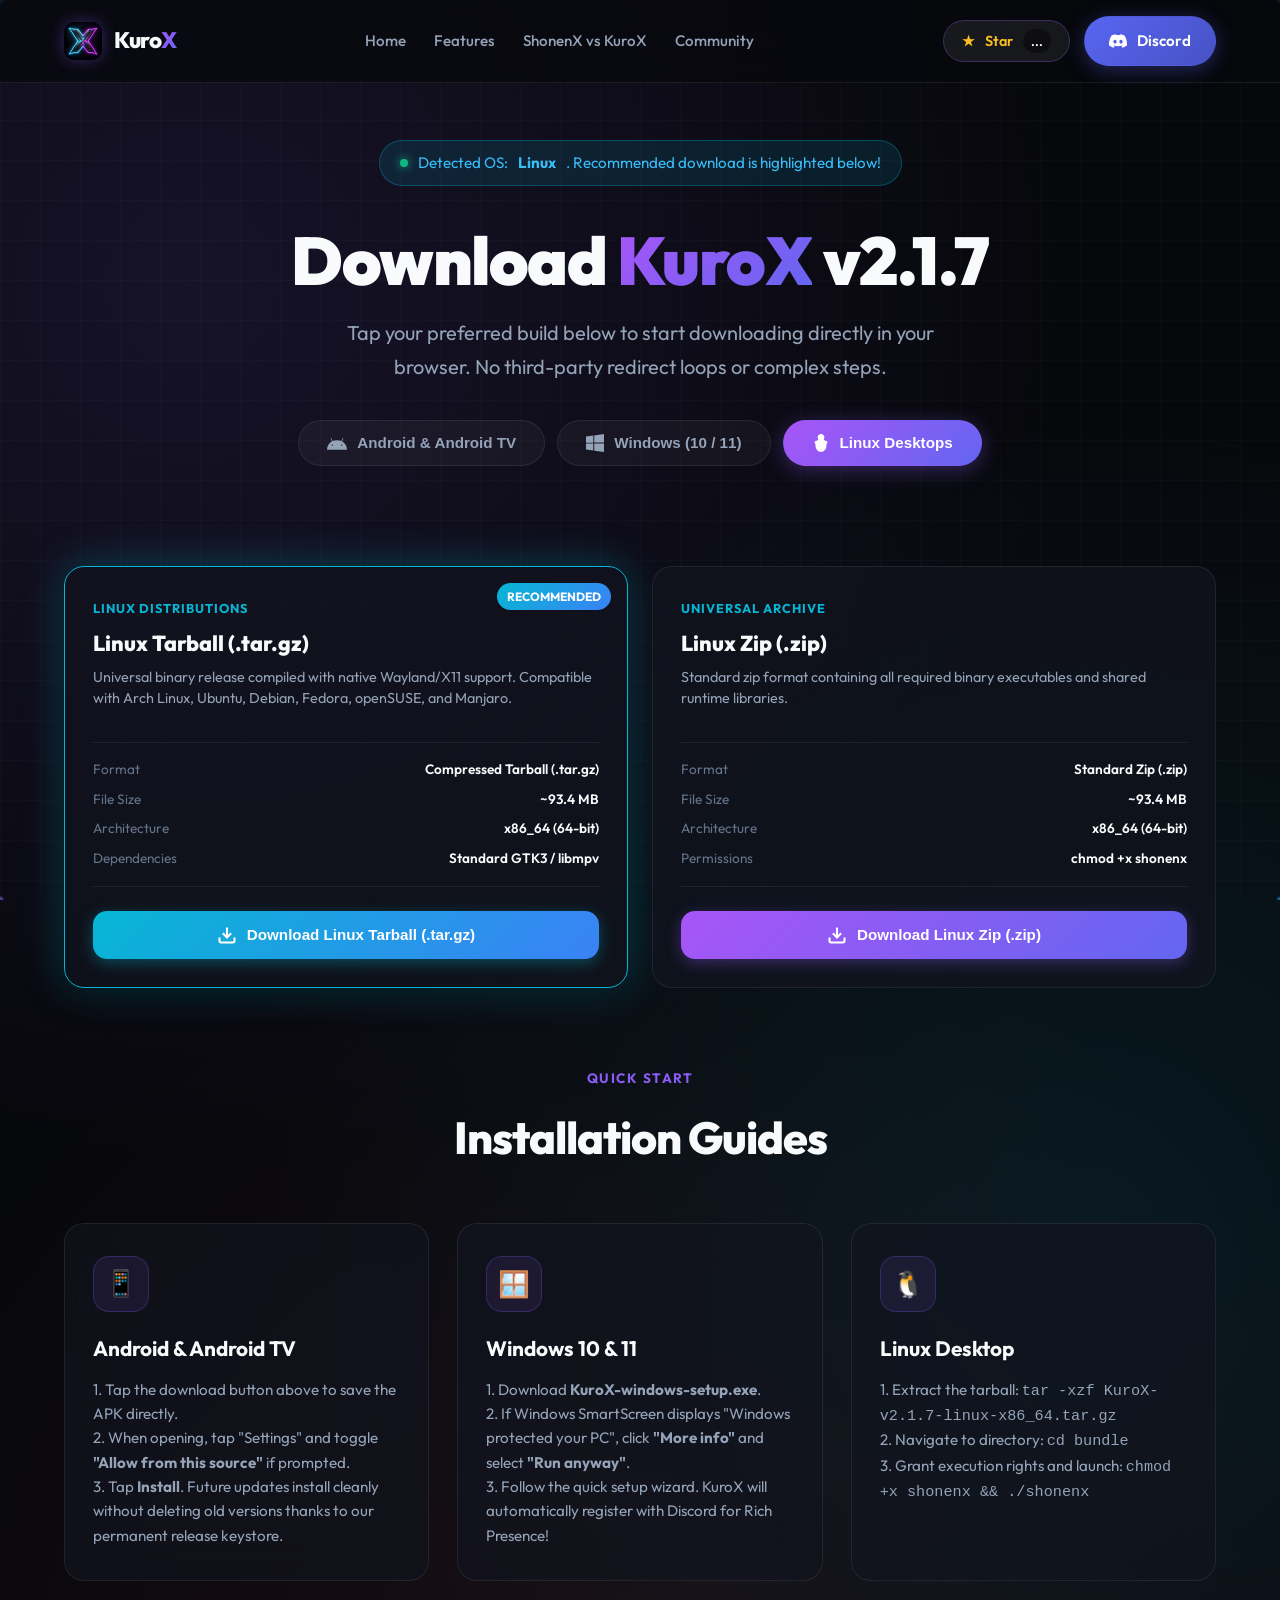
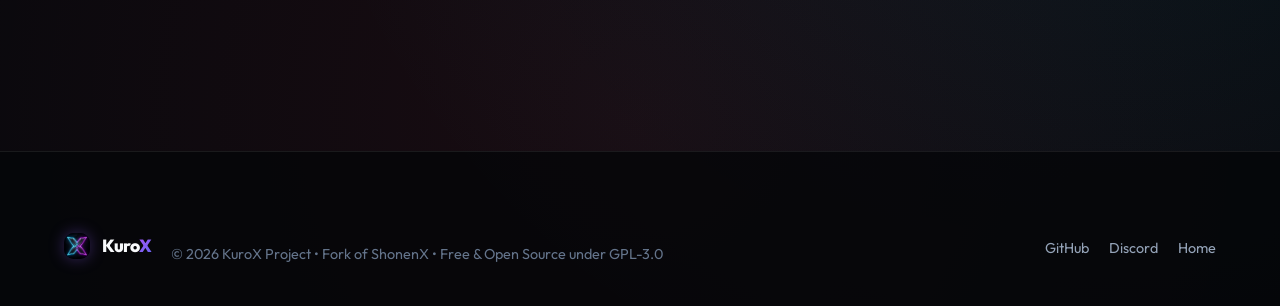
==== download.html @ 9216e958 "feat(web): add KuroX official website and GitHub Pages deployment workflow" ====
<!DOCTYPE html>
<html lang="en">
<head>
  <meta charset="UTF-8">
  <meta name="viewport" content="width=device-width, initial-scale=1.0">
  <title>Download KuroX (v2.1.7) — Free Anime App for Android, Windows & Linux</title>
  
  <!-- SEO Meta Tags -->
  <meta name="title" content="Download KuroX (v2.1.7) — Free Anime App for Android, Windows & Linux">
  <meta name="description" content="Download KuroX v2.1.7 APK for Android & Android TV, Windows Setup (.exe), and Linux (.tar.gz). 100% ad-free open-source anime streaming and manga reading client. Fork of ShonenX with instant native HiAnime playback.">
  <meta name="keywords" content="download kurox, kurox apk, shonenx download, shonenx apk, shonenx fork, anime apk download, watch anime app, android tv anime apk, anime app windows setup, anime app linux, free anime streaming apk">
  <meta name="robots" content="index, follow">
  <link rel="canonical" href="https://zcross091.github.io/KuroX/download.html">

  <!-- Open Graph -->
  <meta property="og:type" content="website">
  <meta property="og:url" content="https://zcross091.github.io/KuroX/download.html">
  <meta property="og:title" content="Download KuroX (v2.1.7) — Instant Anime & Manga Client">
  <meta property="og:description" content="One-click direct browser download for Android, Windows, and Linux. Ad-free, open-source, and instant native streaming.">
  <meta property="og:image" content="assets/images/app_icon.png">

  <!-- Google Fonts: Outfit & JetBrains Mono -->
  <link rel="preconnect" href="https://fonts.googleapis.com">
  <link rel="preconnect" href="https://fonts.gstatic.com" crossorigin>
  <link href="https://fonts.googleapis.com/css2?family=JetBrains+Mono:wght@400;600&family=Outfit:wght@300;400;500;600;700;800;900&display=swap" rel="stylesheet">

  <link rel="icon" type="image/png" href="assets/images/app_icon.png">
  <link rel="stylesheet" href="style.css">

  <!-- JSON-LD Structured Data -->
  <script type="application/ld+json">
  {
    "@context": "https://schema.org",
    "@type": "SoftwareApplication",
    "name": "KuroX",
    "operatingSystem": "Android, Android TV, Windows, Linux",
    "applicationCategory": "EntertainmentApplication",
    "offers": {
      "@type": "Offer",
      "price": "0",
      "priceCurrency": "USD"
    },
    "softwareVersion": "v2.1.7",
    "downloadUrl": "https://zcross091.github.io/KuroX/download.html"
  }
  </script>
</head>
<body>

  <!-- Ambient Canvas Background -->
  <canvas id="ambient-canvas" class="ambient-canvas"></canvas>
  <div class="ambient-grid"></div>

  <!-- Navigation Bar -->
  <nav class="navbar" id="navbar">
    <div class="container navbar-inner">
      <a href="index.html" class="brand-logo" id="nav-brand">
        <img src="assets/images/app_icon.png" alt="KuroX Logo" class="brand-icon">
        <span>Kuro<span class="text-gradient">X</span></span>
      </a>

      <ul class="nav-links">
        <li><a href="index.html" class="nav-link">Home</a></li>
        <li><a href="index.html#features" class="nav-link">Features</a></li>
        <li><a href="index.html#comparison" class="nav-link">ShonenX vs KuroX</a></li>
        <li><a href="index.html#community" class="nav-link">Community</a></li>
      </ul>

      <div class="nav-actions">
        <!-- Live GitHub Star Button -->
        <a href="https://github.com/Zcross091/KuroX" target="_blank" rel="noopener noreferrer" class="btn btn-github-star" id="nav-github-star" title="Star KuroX on GitHub">
          <span class="star-icon">★</span>
          <span>Star</span>
          <span class="github-star-count star-count">...</span>
        </a>

        <!-- Discord Link -->
        <a href="https://discord.gg/WXrCUpGG2" target="_blank" rel="noopener noreferrer" class="btn btn-discord" id="nav-discord-btn" title="Join Discord Community">
          <svg width="18" height="18" viewBox="0 0 24 24" fill="currentColor"><path d="M20.317 4.37a19.791 19.791 0 0 0-4.885-1.515.074.074 0 0 0-.079.037c-.21.375-.444.864-.608 1.25a18.27 18.27 0 0 0-5.487 0 12.64 12.64 0 0 0-.617-1.25.077.077 0 0 0-.079-.037A19.736 19.736 0 0 0 3.677 4.37a.07.07 0 0 0-.032.027C.533 9.046-.32 13.58.099 18.057a.082.082 0 0 0 .031.057 19.9 19.9 0 0 0 5.993 3.03.078.078 0 0 0 .084-.028c.462-.63.874-1.295 1.226-1.994.021-.041.001-.09-.041-.106a13.107 13.107 0 0 1-1.872-.892.077.077 0 0 1-.008-.128 10.2 10.2 0 0 0 .372-.292.074.074 0 0 1 .077-.01c3.929 1.793 8.18 1.793 12.061 0a.074.074 0 0 1 .078.01c.12.098.246.198.373.292a.077.077 0 0 1-.006.127 12.299 12.299 0 0 1-1.873.894.077.077 0 0 0-.041.107c.36.698.772 1.362 1.225 1.993a.076.076 0 0 0 .084.028 19.839 19.839 0 0 0 6.002-3.03.077.077 0 0 0 .032-.054c.5-5.177-.838-9.674-3.549-13.66a.061.061 0 0 0-.031-.028zM8.02 15.33c-1.183 0-2.157-1.085-2.157-2.419 0-1.333.956-2.419 2.157-2.419 1.21 0 2.176 1.096 2.157 2.42 0 1.333-.956 2.418-2.157 2.418zm7.975 0c-1.183 0-2.157-1.085-2.157-2.419 0-1.333.955-2.419 2.157-2.419 1.21 0 2.176 1.096 2.157 2.42 0 1.333-.946 2.418-2.157 2.418z"/></svg>
          <span>Discord</span>
        </a>
      </div>
    </div>
  </nav>

  <!-- Download Portal Hero -->
  <header class="download-hero">
    <div class="container">
      <div class="os-detector-banner" id="detected-os-badge">
        <span class="badge-pulse"></span>
        <span>Detecting your device and operating system...</span>
      </div>

      <h1 class="hero-title" style="margin: 12px 0 16px;">
        Download <span class="text-gradient">KuroX</span> <span class="current-version-tag">v2.1.7</span>
      </h1>
      <p class="hero-description" style="max-width: 650px; margin: 0 auto 36px;">
        Tap your preferred build below to start downloading directly in your browser. No third-party redirect loops or complex steps.
      </p>

      <!-- Platform Selection Tabs -->
      <div class="download-tabs">
        <button class="tab-btn active" data-os="android" onclick="switchTab('android')">
          <svg width="20" height="20" viewBox="0 0 24 24" fill="currentColor"><path d="M17.523 15.341a.833.833 0 0 1-.83-.833.834.834 0 0 1 .83-.833.834.834 0 0 1 .834.833.834.834 0 0 1-.834.833m-11.046 0a.833.833 0 0 1-.833-.833.834.834 0 0 1 .833-.833.834.834 0 0 1 .834.833.834.834 0 0 1-.834.833M17.9 9.878l1.782-3.087a.406.406 0 0 0-.148-.553.407.407 0 0 0-.554.148L17.16 9.53a12.518 12.518 0 0 0-5.16-.957c-1.848 0-3.585.348-5.16.957L5.02 6.386a.408.408 0 0 0-.554-.148.406.406 0 0 0-.148.553l1.782 3.087C2.474 11.97.027 15.65.027 19.972h23.946c0-4.323-2.447-8.002-6.073-10.094"/></svg>
          <span>Android & Android TV</span>
        </button>

        <button class="tab-btn" data-os="windows" onclick="switchTab('windows')">
          <svg width="18" height="18" viewBox="0 0 24 24" fill="currentColor"><path d="M0 3.449L9.75 2.1v9.451H0m10.949-9.602L24 0v11.4H10.949M0 12.6h9.75v9.451L0 20.699M10.949 12.6H24V24l-12.9-1.801"/></svg>
          <span>Windows (10 / 11)</span>
        </button>

        <button class="tab-btn" data-os="linux" onclick="switchTab('linux')">
          <svg width="18" height="18" viewBox="0 0 24 24" fill="currentColor"><path d="M12.003 0c-2.482 0-4.495 2.013-4.495 4.495 0 1.05.362 2.015.968 2.782-.871.492-1.637 1.155-2.25 1.948-.22-.162-.489-.258-.782-.258-1.077 0-1.95 1.085-1.95 2.423 0 1.026.516 1.895 1.258 2.235-.062.395-.098.8-.098 1.213 0 4.965 3.328 8.99 7.35 8.99s7.35-4.025 7.35-8.99c0-.413-.036-.818-.098-1.213.742-.34 1.258-1.209 1.258-2.235 0-1.338-.873-2.423-1.95-2.423-.293 0-.562.096-.782.258-.613-.793-1.379-1.456-2.25-1.948.606-.767.968-1.732.968-2.782 0-2.482-2.013-4.495-4.495-4.495z"/></svg>
          <span>Linux Desktops</span>
        </button>
      </div>
    </div>
  </header>

  <!-- Download Panels -->
  <main class="container" style="padding-bottom: 80px;">

    <!-- ==================== ANDROID PANEL ==================== -->
    <section class="download-platform-panel active" id="panel-android">
      <div class="download-cards-grid">
        <!-- Universal APK (Highlighted / Recommended) -->
        <div class="download-card recommended">
          <div class="badge-recommended">Recommended</div>
          <div class="download-card-header">
            <span class="card-os-tag">Universal Android & TV</span>
            <h3 class="card-title">Universal APK</h3>
            <p class="card-desc">
              All-in-one APK package with native libraries for all processors. Best for Android TV sideloading, tablets, and phones.
            </p>
          </div>
          <ul class="card-meta-list">
            <li><span>Architecture</span><span>Universal (All Devices)</span></li>
            <li><span>File Size</span><span>~85.4 MB</span></li>
            <li><span>Minimum Android</span><span>Android 6.0+ (API 23)</span></li>
            <li><span>Signature</span><span>Verified Stable Keystore</span></li>
          </ul>
          <button class="download-btn-direct cyan" onclick="triggerDirectDownload('android-universal')" id="btn-dl-universal">
            <svg width="20" height="20" viewBox="0 0 24 24" fill="none" stroke="currentColor" stroke-width="2.5"><path d="M21 15v4a2 2 0 0 1-2 2H5a2 2 0 0 1-2-2v-4"/><polyline points="7 10 12 15 17 10"/><line x1="12" y1="15" x2="12" y2="3"/></svg>
            <span>Download Universal APK</span>
          </button>
        </div>

        <!-- Arm64-v8a APK -->
        <div class="download-card">
          <div class="download-card-header">
            <span class="card-os-tag">Modern Smartphones</span>
            <h3 class="card-title">Arm64-v8a APK</h3>
            <p class="card-desc">
              Compact high-speed binary tailored exclusively for modern 64-bit Android smartphones. Smaller download and faster launch.
            </p>
          </div>
          <ul class="card-meta-list">
            <li><span>Architecture</span><span>64-bit (arm64-v8a)</span></li>
            <li><span>File Size</span><span>~33.7 MB</span></li>
            <li><span>Recommended For</span><span>Phones made after 2018</span></li>
            <li><span>Signature</span><span>Verified Stable Keystore</span></li>
          </ul>
          <button class="download-btn-direct" onclick="triggerDirectDownload('android-arm64')" id="btn-dl-arm64">
            <svg width="20" height="20" viewBox="0 0 24 24" fill="none" stroke="currentColor" stroke-width="2.5"><path d="M21 15v4a2 2 0 0 1-2 2H5a2 2 0 0 1-2-2v-4"/><polyline points="7 10 12 15 17 10"/><line x1="12" y1="15" x2="12" y2="3"/></svg>
            <span>Download Arm64 APK</span>
          </button>
        </div>

        <!-- Armeabi-v7a APK -->
        <div class="download-card">
          <div class="download-card-header">
            <span class="card-os-tag">Legacy Devices</span>
            <h3 class="card-title">Armeabi-v7a APK</h3>
            <p class="card-desc">
              Tailored specifically for older 32-bit smartphones, legacy smart displays, and budget Android devices.
            </p>
          </div>
          <ul class="card-meta-list">
            <li><span>Architecture</span><span>32-bit (armeabi-v7a)</span></li>
            <li><span>File Size</span><span>~32.8 MB</span></li>
            <li><span>Recommended For</span><span>Legacy 32-bit hardware</span></li>
            <li><span>Signature</span><span>Verified Stable Keystore</span></li>
          </ul>
          <button class="download-btn-direct" onclick="triggerDirectDownload('android-armv7')" id="btn-dl-armv7">
            <svg width="20" height="20" viewBox="0 0 24 24" fill="none" stroke="currentColor" stroke-width="2.5"><path d="M21 15v4a2 2 0 0 1-2 2H5a2 2 0 0 1-2-2v-4"/><polyline points="7 10 12 15 17 10"/><line x1="12" y1="15" x2="12" y2="3"/></svg>
            <span>Download Arm-v7a APK</span>
          </button>
        </div>

        <!-- x86_64 APK -->
        <div class="download-card">
          <div class="download-card-header">
            <span class="card-os-tag">Emulators & Chromebooks</span>
            <h3 class="card-title">x86_64 APK</h3>
            <p class="card-desc">
              Native Intel and AMD x86 architecture. Ideal for Android Studio emulators, BlueStacks, LDPlayer, and ChromeOS devices.
            </p>
          </div>
          <ul class="card-meta-list">
            <li><span>Architecture</span><span>Intel/AMD (x86_64)</span></li>
            <li><span>File Size</span><span>~35.3 MB</span></li>
            <li><span>Recommended For</span><span>Chromebooks & Emulators</span></li>
            <li><span>Signature</span><span>Verified Stable Keystore</span></li>
          </ul>
          <button class="download-btn-direct" onclick="triggerDirectDownload('android-x86')" id="btn-dl-x86">
            <svg width="20" height="20" viewBox="0 0 24 24" fill="none" stroke="currentColor" stroke-width="2.5"><path d="M21 15v4a2 2 0 0 1-2 2H5a2 2 0 0 1-2-2v-4"/><polyline points="7 10 12 15 17 10"/><line x1="12" y1="15" x2="12" y2="3"/></svg>
            <span>Download x86_64 APK</span>
          </button>
        </div>
      </div>
    </section>

    <!-- ==================== WINDOWS PANEL ==================== -->
    <section class="download-platform-panel" id="panel-windows">
      <div class="download-cards-grid" style="grid-template-columns: repeat(auto-fit, minmax(320px, 1fr));">
        <!-- Windows Setup (Recommended) -->
        <div class="download-card recommended">
          <div class="badge-recommended">Recommended</div>
          <div class="download-card-header">
            <span class="card-os-tag">Windows 10 / 11</span>
            <h3 class="card-title">Windows Setup (.exe)</h3>
            <p class="card-desc">
              Official Inno Setup installer. Automatically creates Start Menu shortcuts, desktop icons, and enables Discord Rich Presence integration.
            </p>
          </div>
          <ul class="card-meta-list">
            <li><span>Format</span><span>Standard Executable (.exe)</span></li>
            <li><span>File Size</span><span>~35.9 MB</span></li>
            <li><span>Supported OS</span><span>Windows 10, Windows 11 (64-bit)</span></li>
            <li><span>Features</span><span>Auto-updater, Discord RPC, Shortcuts</span></li>
          </ul>
          <button class="download-btn-direct cyan" onclick="triggerDirectDownload('windows-setup')" id="btn-dl-win-setup">
            <svg width="20" height="20" viewBox="0 0 24 24" fill="none" stroke="currentColor" stroke-width="2.5"><path d="M21 15v4a2 2 0 0 1-2 2H5a2 2 0 0 1-2-2v-4"/><polyline points="7 10 12 15 17 10"/><line x1="12" y1="15" x2="12" y2="3"/></svg>
            <span>Download Windows Installer (.exe)</span>
          </button>
        </div>

        <!-- Windows Portable ZIP -->
        <div class="download-card">
          <div class="download-card-header">
            <span class="card-os-tag">Zero Installation</span>
            <h3 class="card-title">Windows Portable (.zip)</h3>
            <p class="card-desc">
              Standalone portable archive. Extract to any directory or USB flash drive and run without admin privileges.
            </p>
          </div>
          <ul class="card-meta-list">
            <li><span>Format</span><span>ZIP Compressed Archive (.zip)</span></li>
            <li><span>File Size</span><span>~46.0 MB</span></li>
            <li><span>Supported OS</span><span>Windows 10, Windows 11 (64-bit)</span></li>
            <li><span>Installation</span><span>None required (Portable)</span></li>
          </ul>
          <button class="download-btn-direct" onclick="triggerDirectDownload('windows-portable')" id="btn-dl-win-portable">
            <svg width="20" height="20" viewBox="0 0 24 24" fill="none" stroke="currentColor" stroke-width="2.5"><path d="M21 15v4a2 2 0 0 1-2 2H5a2 2 0 0 1-2-2v-4"/><polyline points="7 10 12 15 17 10"/><line x1="12" y1="15" x2="12" y2="3"/></svg>
            <span>Download Portable (.zip)</span>
          </button>
        </div>
      </div>
    </section>

    <!-- ==================== LINUX PANEL ==================== -->
    <section class="download-platform-panel" id="panel-linux">
      <div class="download-cards-grid" style="grid-template-columns: repeat(auto-fit, minmax(320px, 1fr));">
        <!-- Linux Tarball -->
        <div class="download-card recommended">
          <div class="badge-recommended">Recommended</div>
          <div class="download-card-header">
            <span class="card-os-tag">Linux Distributions</span>
            <h3 class="card-title">Linux Tarball (.tar.gz)</h3>
            <p class="card-desc">
              Universal binary release compiled with native Wayland/X11 support. Compatible with Arch Linux, Ubuntu, Debian, Fedora, openSUSE, and Manjaro.
            </p>
          </div>
          <ul class="card-meta-list">
            <li><span>Format</span><span>Compressed Tarball (.tar.gz)</span></li>
            <li><span>File Size</span><span>~93.4 MB</span></li>
            <li><span>Architecture</span><span>x86_64 (64-bit)</span></li>
            <li><span>Dependencies</span><span>Standard GTK3 / libmpv</span></li>
          </ul>
          <button class="download-btn-direct cyan" onclick="triggerDirectDownload('linux-tar')" id="btn-dl-linux-tar">
            <svg width="20" height="20" viewBox="0 0 24 24" fill="none" stroke="currentColor" stroke-width="2.5"><path d="M21 15v4a2 2 0 0 1-2 2H5a2 2 0 0 1-2-2v-4"/><polyline points="7 10 12 15 17 10"/><line x1="12" y1="15" x2="12" y2="3"/></svg>
            <span>Download Linux Tarball (.tar.gz)</span>
          </button>
        </div>

        <!-- Linux Zip Archive -->
        <div class="download-card">
          <div class="download-card-header">
            <span class="card-os-tag">Universal Archive</span>
            <h3 class="card-title">Linux Zip (.zip)</h3>
            <p class="card-desc">
              Standard zip format containing all required binary executables and shared runtime libraries.
            </p>
          </div>
          <ul class="card-meta-list">
            <li><span>Format</span><span>Standard Zip (.zip)</span></li>
            <li><span>File Size</span><span>~93.4 MB</span></li>
            <li><span>Architecture</span><span>x86_64 (64-bit)</span></li>
            <li><span>Permissions</span><span>chmod +x shonenx</span></li>
          </ul>
          <button class="download-btn-direct" onclick="triggerDirectDownload('linux-zip')" id="btn-dl-linux-zip">
            <svg width="20" height="20" viewBox="0 0 24 24" fill="none" stroke="currentColor" stroke-width="2.5"><path d="M21 15v4a2 2 0 0 1-2 2H5a2 2 0 0 1-2-2v-4"/><polyline points="7 10 12 15 17 10"/><line x1="12" y1="15" x2="12" y2="3"/></svg>
            <span>Download Linux Zip (.zip)</span>
          </button>
        </div>
      </div>
    </section>

    <!-- Installation & Verification Guide -->
    <section class="section" style="padding-top: 40px;">
      <div class="section-header">
        <div class="section-tag">Quick Start</div>
        <h2 class="section-title">Installation Guides</h2>
      </div>

      <div class="features-grid" style="grid-template-columns: repeat(auto-fit, minmax(300px, 1fr));">
        <div class="feature-card">
          <div class="feature-icon-wrapper">📱</div>
          <h3 class="feature-title">Android & Android TV</h3>
          <p class="feature-text">
            1. Tap the download button above to save the APK directly.<br>
            2. When opening, tap "Settings" and toggle <strong>"Allow from this source"</strong> if prompted.<br>
            3. Tap <strong>Install</strong>. Future updates install cleanly without deleting old versions thanks to our permanent release keystore.
          </p>
        </div>

        <div class="feature-card">
          <div class="feature-icon-wrapper">🪟</div>
          <h3 class="feature-title">Windows 10 & 11</h3>
          <p class="feature-text">
            1. Download <strong>KuroX-windows-setup.exe</strong>.<br>
            2. If Windows SmartScreen displays "Windows protected your PC", click <strong>"More info"</strong> and select <strong>"Run anyway"</strong>.<br>
            3. Follow the quick setup wizard. KuroX will automatically register with Discord for Rich Presence!
          </p>
        </div>

        <div class="feature-card">
          <div class="feature-icon-wrapper">🐧</div>
          <h3 class="feature-title">Linux Desktop</h3>
          <p class="feature-text">
            1. Extract the tarball: <code>tar -xzf KuroX-v2.1.7-linux-x86_64.tar.gz</code><br>
            2. Navigate to directory: <code>cd bundle</code><br>
            3. Grant execution rights and launch: <code>chmod +x shonenx && ./shonenx</code>
          </p>
        </div>
      </div>
    </section>

  </main>

  <!-- Footer -->
  <footer class="footer">
    <div class="container">
      <div class="footer-bottom" style="border-top: none; padding-top: 0;">
        <div>
          <a href="index.html" class="brand-logo" style="display: inline-flex; font-size: 1.1rem; margin-right: 16px;">
            <img src="assets/images/app_icon.png" alt="KuroX Logo" class="brand-icon" style="width: 26px; height: 26px;">
            <span>Kuro<span class="text-gradient">X</span></span>
          </a>
          © 2026 KuroX Project • Fork of ShonenX • Free & Open Source under GPL-3.0
        </div>
        <div style="display: flex; gap: 20px;">
          <a href="https://github.com/Zcross091/KuroX" target="_blank" rel="noopener noreferrer" style="color: var(--text-muted); text-decoration: none;">GitHub</a>
          <a href="https://discord.gg/WXrCUpGG2" target="_blank" rel="noopener noreferrer" style="color: var(--text-muted); text-decoration: none;">Discord</a>
          <a href="index.html" style="color: var(--text-muted); text-decoration: none;">Home</a>
        </div>
      </div>
    </div>
  </footer>

  <script src="main.js"></script>
</body>
</html>
---- style.css ----
/* ==========================================================================
   KuroX Official Website - Modern Cyberpunk / Dark Glassmorphic Design System
   ========================================================================== */

:root {
  --font-primary: 'Outfit', -apple-system, BlinkMacSystemFont, 'Segoe UI', Roboto, sans-serif;
  --font-mono: 'JetBrains Mono', 'Fira Code', monospace;

  /* Color Palette */
  --bg-dark: #07080c;
  --bg-card: rgba(18, 20, 30, 0.7);
  --bg-card-hover: rgba(28, 32, 48, 0.85);
  --bg-elevated: rgba(25, 28, 42, 0.95);
  
  --primary: #8b5cf6;
  --primary-glow: rgba(139, 92, 246, 0.35);
  --primary-gradient: linear-gradient(135deg, #a855f7 0%, #6366f1 100%);
  
  --accent-cyan: #06b6d4;
  --accent-cyan-glow: rgba(6, 182, 212, 0.35);
  --accent-gradient: linear-gradient(135deg, #06b6d4 0%, #3b82f6 100%);

  --accent-rose: #f43f5e;
  --accent-rose-glow: rgba(244, 63, 94, 0.35);
  --rose-gradient: linear-gradient(135deg, #f43f5e 0%, #fb7185 100%);
  
  --text-main: #f8fafc;
  --text-muted: #94a3b8;
  --text-subtle: #64748b;

  --border-subtle: rgba(255, 255, 255, 0.08);
  --border-accent: rgba(139, 92, 246, 0.3);
  --border-hover: rgba(255, 255, 255, 0.2);

  --glass-blur: blur(20px);
  --radius-sm: 8px;
  --radius-md: 14px;
  --radius-lg: 20px;
  --radius-full: 9999px;

  --shadow-sm: 0 4px 12px rgba(0, 0, 0, 0.2);
  --shadow-md: 0 10px 30px rgba(0, 0, 0, 0.4);
  --shadow-glow: 0 0 40px var(--primary-glow);
  --shadow-cyan-glow: 0 0 40px var(--accent-cyan-glow);
  
  --transition-fast: 0.2s cubic-bezier(0.4, 0, 0.2, 1);
  --transition-normal: 0.35s cubic-bezier(0.4, 0, 0.2, 1);
}

/* Reset & Global */
*, *::before, *::after {
  box-sizing: border-box;
  margin: 0;
  padding: 0;
}

html {
  scroll-behavior: smooth;
  font-family: var(--font-primary);
  background-color: var(--bg-dark);
  color: var(--text-main);
  line-height: 1.6;
  -webkit-font-smoothing: antialiased;
  -moz-osx-font-smoothing: grayscale;
}

body {
  overflow-x: hidden;
  position: relative;
  min-height: 100vh;
  background: radial-gradient(circle at 15% 15%, rgba(139, 92, 246, 0.12) 0%, transparent 45%),
              radial-gradient(circle at 85% 65%, rgba(6, 182, 212, 0.1) 0%, transparent 50%),
              radial-gradient(circle at 50% 90%, rgba(244, 63, 94, 0.08) 0%, transparent 45%),
              var(--bg-dark);
}

/* Background Ambient Glows & Grid */
.ambient-canvas {
  position: fixed;
  top: 0;
  left: 0;
  width: 100vw;
  height: 100vh;
  pointer-events: none;
  z-index: 0;
  opacity: 0.6;
}

.ambient-grid {
  position: fixed;
  top: 0;
  left: 0;
  width: 100vw;
  height: 100vh;
  background-image: linear-gradient(rgba(255, 255, 255, 0.02) 1px, transparent 1px),
                    linear-gradient(90deg, rgba(255, 255, 255, 0.02) 1px, transparent 1px);
  background-size: 40px 40px;
  pointer-events: none;
  z-index: 0;
}

/* Container */
.container {
  width: 100%;
  max-width: 1200px;
  margin: 0 auto;
  padding: 0 24px;
  position: relative;
  z-index: 1;
}

/* Navigation */
.navbar {
  position: fixed;
  top: 0;
  left: 0;
  width: 100%;
  z-index: 1000;
  padding: 16px 0;
  backdrop-filter: var(--glass-blur);
  -webkit-backdrop-filter: var(--glass-blur);
  background: rgba(7, 8, 12, 0.75);
  border-bottom: 1px solid var(--border-subtle);
  transition: var(--transition-normal);
}

.navbar-inner {
  display: flex;
  align-items: center;
  justify-content: space-between;
}

.brand-logo {
  display: flex;
  align-items: center;
  gap: 12px;
  text-decoration: none;
  color: var(--text-main);
  font-weight: 800;
  font-size: 1.4rem;
  letter-spacing: -0.5px;
}

.brand-icon {
  width: 38px;
  height: 38px;
  border-radius: 10px;
  object-fit: cover;
  box-shadow: 0 0 15px var(--primary-glow);
  transition: transform var(--transition-fast);
}

.brand-logo:hover .brand-icon {
  transform: rotate(5deg) scale(1.05);
}

.nav-links {
  display: flex;
  align-items: center;
  gap: 28px;
  list-style: none;
}

.nav-link {
  color: var(--text-muted);
  text-decoration: none;
  font-weight: 500;
  font-size: 0.95rem;
  transition: color var(--transition-fast);
  position: relative;
}

.nav-link:hover, .nav-link.active {
  color: var(--text-main);
}

.nav-actions {
  display: flex;
  align-items: center;
  gap: 14px;
}

/* Buttons */
.btn {
  display: inline-flex;
  align-items: center;
  justify-content: center;
  gap: 10px;
  padding: 12px 24px;
  border-radius: var(--radius-full);
  font-weight: 600;
  font-size: 0.95rem;
  text-decoration: none;
  cursor: pointer;
  transition: all var(--transition-normal);
  border: 1px solid transparent;
  outline: none;
}

.btn-primary {
  background: var(--primary-gradient);
  color: #fff;
  box-shadow: 0 4px 20px var(--primary-glow);
}

.btn-primary:hover {
  transform: translateY(-2px);
  box-shadow: 0 8px 30px var(--primary-glow);
}

.btn-secondary {
  background: rgba(255, 255, 255, 0.05);
  border-color: var(--border-subtle);
  color: var(--text-main);
  backdrop-filter: var(--glass-blur);
}

.btn-secondary:hover {
  background: rgba(255, 255, 255, 0.1);
  border-color: var(--border-hover);
  transform: translateY(-2px);
}

.btn-discord {
  background: linear-gradient(135deg, #5865F2 0%, #4752C4 100%);
  color: #fff;
  box-shadow: 0 4px 20px rgba(88, 101, 242, 0.35);
}

.btn-discord:hover {
  transform: translateY(-2px);
  box-shadow: 0 8px 30px rgba(88, 101, 242, 0.5);
}

.btn-github-star {
  background: rgba(255, 255, 255, 0.07);
  border: 1px solid var(--border-accent);
  color: #fbbf24;
  font-weight: 600;
  padding: 8px 18px;
  font-size: 0.9rem;
  border-radius: var(--radius-full);
}

.btn-github-star:hover {
  background: rgba(251, 191, 36, 0.15);
  border-color: #fbbf24;
  transform: scale(1.03);
}

.star-icon {
  animation: pulseStar 2s infinite ease-in-out;
}

@keyframes pulseStar {
  0%, 100% { transform: scale(1); }
  50% { transform: scale(1.25); filter: drop-shadow(0 0 6px #fbbf24); }
}

.star-count {
  background: rgba(0, 0, 0, 0.4);
  padding: 2px 8px;
  border-radius: 12px;
  font-size: 0.8rem;
  color: #fff;
}

/* Badges */
.badge {
  display: inline-flex;
  align-items: center;
  gap: 8px;
  padding: 6px 16px;
  border-radius: var(--radius-full);
  font-size: 0.85rem;
  font-weight: 600;
  letter-spacing: 0.5px;
}

.badge-fork {
  background: rgba(139, 92, 246, 0.15);
  border: 1px solid rgba(139, 92, 246, 0.35);
  color: #c084fc;
}

.badge-pulse {
  width: 8px;
  height: 8px;
  background: #10b981;
  border-radius: 50%;
  box-shadow: 0 0 10px #10b981;
  animation: pulseDot 1.5s infinite;
}

@keyframes pulseDot {
  0%, 100% { opacity: 1; transform: scale(1); }
  50% { opacity: 0.4; transform: scale(0.8); }
}

/* Hero Section */
.hero-section {
  padding: 160px 0 100px;
  text-align: center;
  position: relative;
}

.hero-content {
  max-width: 880px;
  margin: 0 auto;
}

.hero-title {
  font-size: clamp(2.5rem, 5.5vw, 4.2rem);
  font-weight: 900;
  line-height: 1.15;
  letter-spacing: -1.5px;
  margin: 24px 0 20px;
}

.text-gradient {
  background: var(--primary-gradient);
  -webkit-background-clip: text;
  -webkit-text-fill-color: transparent;
}

.text-gradient-cyan {
  background: var(--accent-gradient);
  -webkit-background-clip: text;
  -webkit-text-fill-color: transparent;
}

.hero-description {
  font-size: clamp(1.05rem, 2vw, 1.25rem);
  color: var(--text-muted);
  line-height: 1.7;
  margin-bottom: 36px;
}

.hero-cta-group {
  display: flex;
  flex-wrap: wrap;
  align-items: center;
  justify-content: center;
  gap: 16px;
  margin-bottom: 48px;
}

.hero-meta-stats {
  display: flex;
  justify-content: center;
  align-items: center;
  gap: 32px;
  padding-top: 20px;
  border-top: 1px solid var(--border-subtle);
  margin-top: 20px;
}

.stat-item {
  display: flex;
  flex-direction: column;
  align-items: center;
}

.stat-value {
  font-size: 1.4rem;
  font-weight: 800;
  color: var(--text-main);
}

.stat-label {
  font-size: 0.8rem;
  color: var(--text-subtle);
  text-transform: uppercase;
  letter-spacing: 0.5px;
}

/* Feature Mockup Preview */
.mockup-preview-wrapper {
  margin-top: 60px;
  position: relative;
  perspective: 1000px;
}

.mockup-card {
  background: var(--bg-card);
  border: 1px solid var(--border-subtle);
  border-radius: var(--radius-lg);
  padding: 12px;
  box-shadow: 0 30px 80px rgba(0, 0, 0, 0.6), 0 0 50px var(--primary-glow);
  backdrop-filter: var(--glass-blur);
  transition: transform var(--transition-normal);
}

.mockup-card:hover {
  transform: translateY(-6px);
}

.mockup-header-bar {
  display: flex;
  align-items: center;
  gap: 8px;
  padding: 10px 16px;
  border-bottom: 1px solid var(--border-subtle);
  background: rgba(0, 0, 0, 0.3);
  border-radius: var(--radius-md) var(--radius-md) 0 0;
}

.dot {
  width: 10px;
  height: 10px;
  border-radius: 50%;
}
.dot-red { background: #ef4444; }
.dot-yellow { background: #f59e0b; }
.dot-green { background: #10b981; }

.mockup-title {
  margin-left: 12px;
  font-size: 0.85rem;
  color: var(--text-subtle);
  font-family: var(--font-mono);
}

.mockup-content {
  padding: 24px;
  display: grid;
  grid-template-columns: repeat(auto-fit, minmax(260px, 1fr));
  gap: 20px;
}

.mockup-feature-box {
  background: rgba(255, 255, 255, 0.02);
  border: 1px solid var(--border-subtle);
  border-radius: var(--radius-md);
  padding: 20px;
  text-align: left;
}

.feature-box-icon {
  width: 44px;
  height: 44px;
  border-radius: 12px;
  display: flex;
  align-items: center;
  justify-content: center;
  font-size: 1.3rem;
  margin-bottom: 14px;
}

/* Comparison Section (ShonenX vs KuroX) */
.section {
  padding: 90px 0;
  position: relative;
}

.section-header {
  text-align: center;
  max-width: 700px;
  margin: 0 auto 50px;
}

.section-tag {
  font-size: 0.85rem;
  font-weight: 700;
  color: var(--primary);
  text-transform: uppercase;
  letter-spacing: 1.5px;
  margin-bottom: 12px;
}

.section-title {
  font-size: clamp(2rem, 3.5vw, 2.8rem);
  font-weight: 800;
  letter-spacing: -1px;
  margin-bottom: 16px;
}

.section-description {
  color: var(--text-muted);
  font-size: 1.05rem;
}

/* Comparison Table */
.comparison-table-wrapper {
  background: var(--bg-card);
  border: 1px solid var(--border-subtle);
  border-radius: var(--radius-lg);
  overflow: hidden;
  box-shadow: var(--shadow-md);
  backdrop-filter: var(--glass-blur);
}

.comparison-table {
  width: 100%;
  border-collapse: collapse;
  text-align: left;
}

.comparison-table th, .comparison-table td {
  padding: 18px 24px;
  border-bottom: 1px solid var(--border-subtle);
}

.comparison-table th {
  background: rgba(0, 0, 0, 0.4);
  font-weight: 700;
  font-size: 0.95rem;
  text-transform: uppercase;
  letter-spacing: 1px;
  color: var(--text-muted);
}

.comparison-table th.kurox-col {
  color: #c084fc;
  background: rgba(139, 92, 246, 0.12);
}

.comparison-table tr:hover td {
  background: rgba(255, 255, 255, 0.02);
}

.comparison-feature-name {
  font-weight: 600;
  color: var(--text-main);
  display: flex;
  align-items: center;
  gap: 10px;
}

.kurox-highlight {
  color: #10b981;
  font-weight: 600;
  background: rgba(16, 185, 129, 0.08);
  border-radius: 6px;
  padding: 4px 8px;
  display: inline-block;
}

.shonenx-status {
  color: #ef4444;
  font-size: 0.9rem;
}

/* Feature Grid */
.features-grid {
  display: grid;
  grid-template-columns: repeat(auto-fill, minmax(320px, 1fr));
  gap: 28px;
}

.feature-card {
  background: var(--bg-card);
  border: 1px solid var(--border-subtle);
  border-radius: var(--radius-lg);
  padding: 32px 28px;
  position: relative;
  overflow: hidden;
  transition: all var(--transition-normal);
  backdrop-filter: var(--glass-blur);
}

.feature-card::before {
  content: '';
  position: absolute;
  top: 0;
  left: 0;
  width: 100%;
  height: 3px;
  background: var(--primary-gradient);
  opacity: 0;
  transition: opacity var(--transition-fast);
}

.feature-card:hover {
  transform: translateY(-6px);
  border-color: var(--border-accent);
  box-shadow: 0 20px 40px rgba(0, 0, 0, 0.5), 0 0 25px var(--primary-glow);
}

.feature-card:hover::before {
  opacity: 1;
}

.feature-icon-wrapper {
  width: 56px;
  height: 56px;
  border-radius: 16px;
  background: rgba(139, 92, 246, 0.1);
  border: 1px solid rgba(139, 92, 246, 0.25);
  display: flex;
  align-items: center;
  justify-content: center;
  font-size: 1.6rem;
  margin-bottom: 20px;
}

.feature-title {
  font-size: 1.3rem;
  font-weight: 700;
  margin-bottom: 12px;
}

.feature-text {
  color: var(--text-muted);
  font-size: 0.95rem;
  line-height: 1.6;
}

/* Community / Star Banner */
.community-banner {
  background: linear-gradient(135deg, rgba(139, 92, 246, 0.15) 0%, rgba(6, 182, 212, 0.15) 100%);
  border: 1px solid var(--border-accent);
  border-radius: var(--radius-lg);
  padding: 60px 40px;
  text-align: center;
  box-shadow: var(--shadow-glow);
  position: relative;
  overflow: hidden;
}

.community-banner::before {
  content: '';
  position: absolute;
  top: -50%;
  left: -50%;
  width: 200%;
  height: 200%;
  background: radial-gradient(circle, rgba(139, 92, 246, 0.1) 0%, transparent 60%);
  pointer-events: none;
}

.community-title {
  font-size: clamp(1.8rem, 3vw, 2.5rem);
  font-weight: 800;
  margin-bottom: 16px;
}

.community-desc {
  max-width: 600px;
  margin: 0 auto 32px;
  color: var(--text-muted);
  font-size: 1.05rem;
}

.community-actions {
  display: flex;
  flex-wrap: wrap;
  gap: 16px;
  justify-content: center;
}

/* Download Page Specific Styles */
.download-hero {
  padding: 140px 0 60px;
  text-align: center;
}

.os-detector-banner {
  display: inline-flex;
  align-items: center;
  gap: 10px;
  background: rgba(6, 182, 212, 0.12);
  border: 1px solid rgba(6, 182, 212, 0.3);
  padding: 10px 20px;
  border-radius: var(--radius-full);
  margin-bottom: 24px;
  font-size: 0.95rem;
  color: #38bdf8;
}

.download-tabs {
  display: flex;
  justify-content: center;
  gap: 12px;
  margin-bottom: 40px;
  flex-wrap: wrap;
}

.tab-btn {
  padding: 12px 28px;
  border-radius: var(--radius-full);
  background: rgba(255, 255, 255, 0.04);
  border: 1px solid var(--border-subtle);
  color: var(--text-muted);
  font-weight: 600;
  font-size: 0.95rem;
  cursor: pointer;
  display: flex;
  align-items: center;
  gap: 10px;
  transition: all var(--transition-fast);
}

.tab-btn:hover {
  color: var(--text-main);
  background: rgba(255, 255, 255, 0.08);
}

.tab-btn.active {
  background: var(--primary-gradient);
  color: #fff;
  border-color: transparent;
  box-shadow: 0 4px 20px var(--primary-glow);
}

.download-platform-panel {
  display: none;
}

.download-platform-panel.active {
  display: block;
  animation: fadeIn 0.4s ease forwards;
}

@keyframes fadeIn {
  from { opacity: 0; transform: translateY(10px); }
  to { opacity: 1; transform: translateY(0); }
}

.download-cards-grid {
  display: grid;
  grid-template-columns: repeat(auto-fit, minmax(280px, 1fr));
  gap: 24px;
  margin-bottom: 40px;
}

.download-card {
  background: var(--bg-card);
  border: 1px solid var(--border-subtle);
  border-radius: var(--radius-lg);
  padding: 28px;
  display: flex;
  flex-direction: column;
  justify-content: space-between;
  backdrop-filter: var(--glass-blur);
  transition: all var(--transition-normal);
  position: relative;
}

.download-card.recommended {
  border-color: var(--accent-cyan);
  box-shadow: 0 10px 30px rgba(0, 0, 0, 0.4), var(--shadow-cyan-glow);
}

.badge-recommended {
  position: absolute;
  top: 16px;
  right: 16px;
  background: var(--accent-gradient);
  color: #fff;
  font-size: 0.75rem;
  padding: 4px 10px;
  border-radius: var(--radius-full);
  font-weight: 700;
  text-transform: uppercase;
}

.download-card:hover {
  transform: translateY(-4px);
  border-color: var(--border-hover);
}

.download-card-header {
  margin-bottom: 16px;
}

.card-os-tag {
  font-size: 0.8rem;
  font-weight: 700;
  text-transform: uppercase;
  color: var(--accent-cyan);
  letter-spacing: 1px;
}

.card-title {
  font-size: 1.35rem;
  font-weight: 800;
  margin: 6px 0;
}

.card-desc {
  font-size: 0.9rem;
  color: var(--text-muted);
  line-height: 1.5;
}

.card-meta-list {
  list-style: none;
  margin: 16px 0 24px;
  padding: 12px 0;
  border-top: 1px solid var(--border-subtle);
  border-bottom: 1px solid var(--border-subtle);
  font-size: 0.85rem;
  color: var(--text-subtle);
}

.card-meta-list li {
  display: flex;
  justify-content: space-between;
  padding: 4px 0;
}

.card-meta-list li span:last-child {
  color: var(--text-main);
  font-weight: 600;
}

.download-btn-direct {
  width: 100%;
  padding: 14px;
  border-radius: var(--radius-md);
  font-weight: 700;
  font-size: 0.95rem;
  display: flex;
  align-items: center;
  justify-content: center;
  gap: 10px;
  cursor: pointer;
  border: none;
  background: var(--primary-gradient);
  color: #fff;
  box-shadow: 0 4px 15px var(--primary-glow);
  transition: all var(--transition-fast);
}

.download-btn-direct:hover {
  transform: translateY(-2px);
  box-shadow: 0 6px 25px var(--primary-glow);
}

.download-btn-direct.cyan {
  background: var(--accent-gradient);
  box-shadow: 0 4px 15px var(--accent-cyan-glow);
}

.download-btn-direct.cyan:hover {
  box-shadow: 0 6px 25px var(--accent-cyan-glow);
}

/* Download Toast Modal */
.download-toast {
  position: fixed;
  bottom: 24px;
  right: 24px;
  background: var(--bg-elevated);
  border: 1px solid var(--accent-cyan);
  border-radius: var(--radius-md);
  padding: 20px 24px;
  max-width: 380px;
  box-shadow: 0 20px 40px rgba(0, 0, 0, 0.6), var(--shadow-cyan-glow);
  backdrop-filter: var(--glass-blur);
  z-index: 2000;
  transform: translateY(120%);
  transition: transform 0.4s cubic-bezier(0.16, 1, 0.3, 1);
}

.download-toast.show {
  transform: translateY(0);
}

.toast-header {
  display: flex;
  align-items: center;
  justify-content: space-between;
  margin-bottom: 8px;
}

.toast-title {
  font-weight: 700;
  font-size: 1rem;
  color: #38bdf8;
  display: flex;
  align-items: center;
  gap: 8px;
}

.toast-close {
  background: none;
  border: none;
  color: var(--text-subtle);
  font-size: 1.2rem;
  cursor: pointer;
}

.toast-desc {
  font-size: 0.85rem;
  color: var(--text-muted);
  line-height: 1.4;
}

/* FAQ Accordion */
.faq-list {
  max-width: 800px;
  margin: 0 auto;
}

.faq-item {
  background: var(--bg-card);
  border: 1px solid var(--border-subtle);
  border-radius: var(--radius-md);
  margin-bottom: 16px;
  overflow: hidden;
  transition: border-color var(--transition-fast);
}

.faq-item:hover {
  border-color: var(--border-hover);
}

.faq-question {
  width: 100%;
  padding: 20px 24px;
  text-align: left;
  background: none;
  border: none;
  color: var(--text-main);
  font-size: 1.1rem;
  font-weight: 600;
  display: flex;
  justify-content: space-between;
  align-items: center;
  cursor: pointer;
}

.faq-chevron {
  transition: transform var(--transition-fast);
  color: var(--primary);
}

.faq-item.active .faq-chevron {
  transform: rotate(180deg);
}

.faq-answer {
  max-height: 0;
  overflow: hidden;
  transition: max-height var(--transition-normal), padding var(--transition-normal);
  padding: 0 24px;
  color: var(--text-muted);
  font-size: 0.95rem;
  line-height: 1.6;
}

.faq-item.active .faq-answer {
  max-height: 250px;
  padding: 0 24px 20px;
}

/* Footer */
.footer {
  padding: 80px 0 40px;
  border-top: 1px solid var(--border-subtle);
  background: rgba(4, 5, 8, 0.8);
  font-size: 0.9rem;
  color: var(--text-subtle);
}

.footer-content {
  display: grid;
  grid-template-columns: 2fr 1fr 1fr 1fr;
  gap: 40px;
  margin-bottom: 50px;
}

.footer-brand p {
  margin-top: 12px;
  line-height: 1.6;
  max-width: 320px;
  color: var(--text-muted);
}

.footer-col h4 {
  color: var(--text-main);
  font-size: 1rem;
  margin-bottom: 16px;
}

.footer-col ul {
  list-style: none;
}

.footer-col li {
  margin-bottom: 10px;
}

.footer-col a {
  color: var(--text-muted);
  text-decoration: none;
  transition: color var(--transition-fast);
}

.footer-col a:hover {
  color: var(--primary);
}

.footer-bottom {
  display: flex;
  align-items: center;
  justify-content: space-between;
  padding-top: 30px;
  border-top: 1px solid rgba(255, 255, 255, 0.05);
  flex-wrap: wrap;
  gap: 16px;
}

/* Responsive */
@media (max-width: 900px) {
  .footer-content {
    grid-template-columns: 1fr 1fr;
  }
}

@media (max-width: 768px) {
  .nav-links {
    display: none;
  }
  .footer-content {
    grid-template-columns: 1fr;
  }
  .hero-meta-stats {
    gap: 16px;
  }
  .hero-section {
    padding: 130px 0 60px;
  }
}
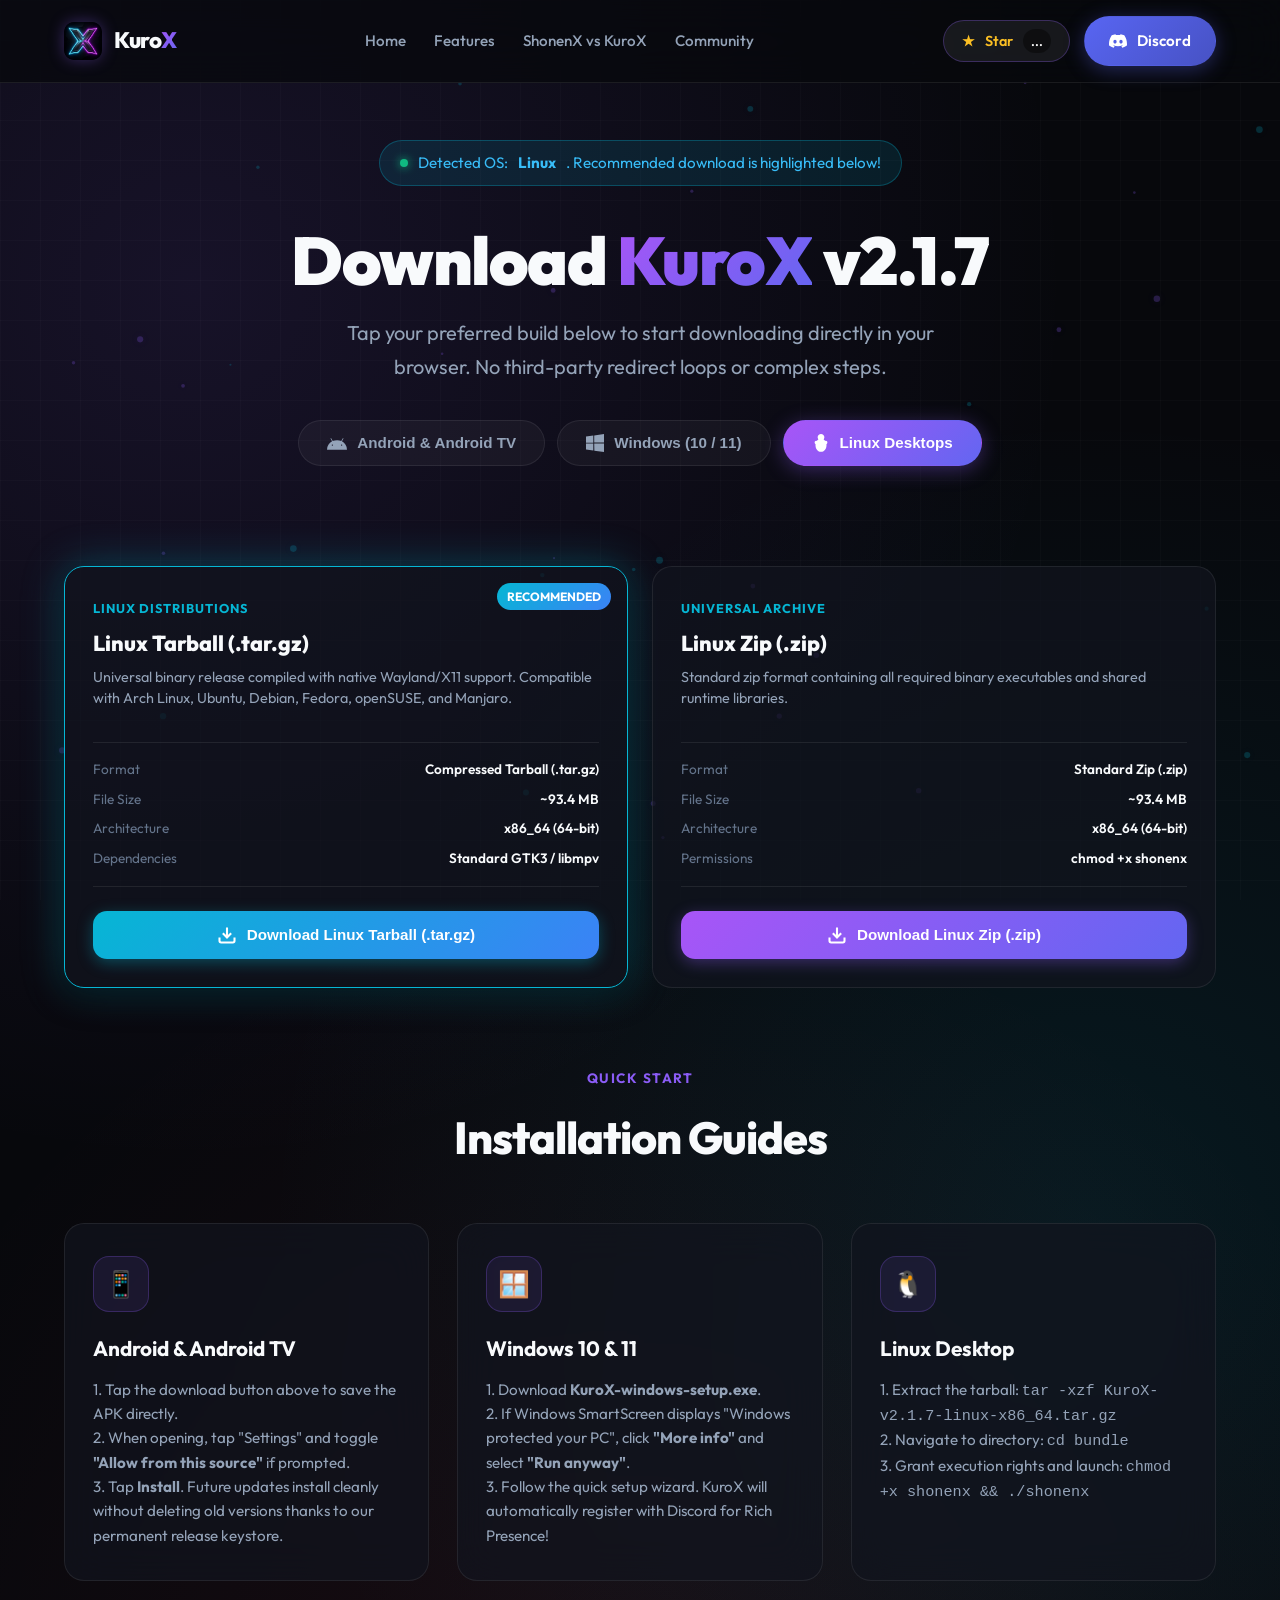
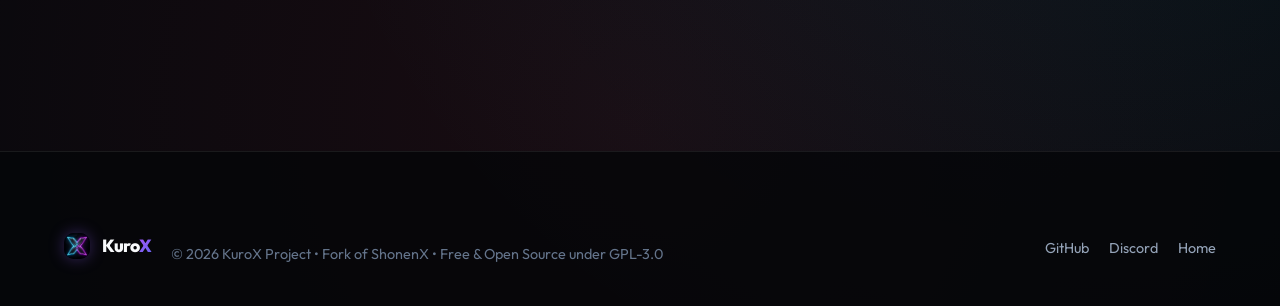
==== commit 8273826c: "feat(sources): rebrand default inbuilt source to Public API and surface extension options to user" ====
--- a/download.html
+++ b/download.html
@@ -7,7 +7,7 @@
   
   <!-- SEO Meta Tags -->
   <meta name="title" content="Download KuroX (v2.1.7) — Free Anime App for Android, Windows & Linux">
-  <meta name="description" content="Download KuroX v2.1.7 APK for Android & Android TV, Windows Setup (.exe), and Linux (.tar.gz). 100% ad-free open-source anime streaming and manga reading client. Fork of ShonenX with instant native HiAnime playback.">
+  <meta name="description" content="Download KuroX v2.1.7 APK for Android & Android TV, Windows Setup (.exe), and Linux (.tar.gz). 100% ad-free open-source anime streaming and manga reading client. Fork of ShonenX with instant native Public API playback.">
   <meta name="keywords" content="download kurox, kurox apk, shonenx download, shonenx apk, shonenx fork, anime apk download, watch anime app, android tv anime apk, anime app windows setup, anime app linux, free anime streaming apk">
   <meta name="robots" content="index, follow">
   <link rel="canonical" href="https://zcross091.github.io/KuroX/download.html">
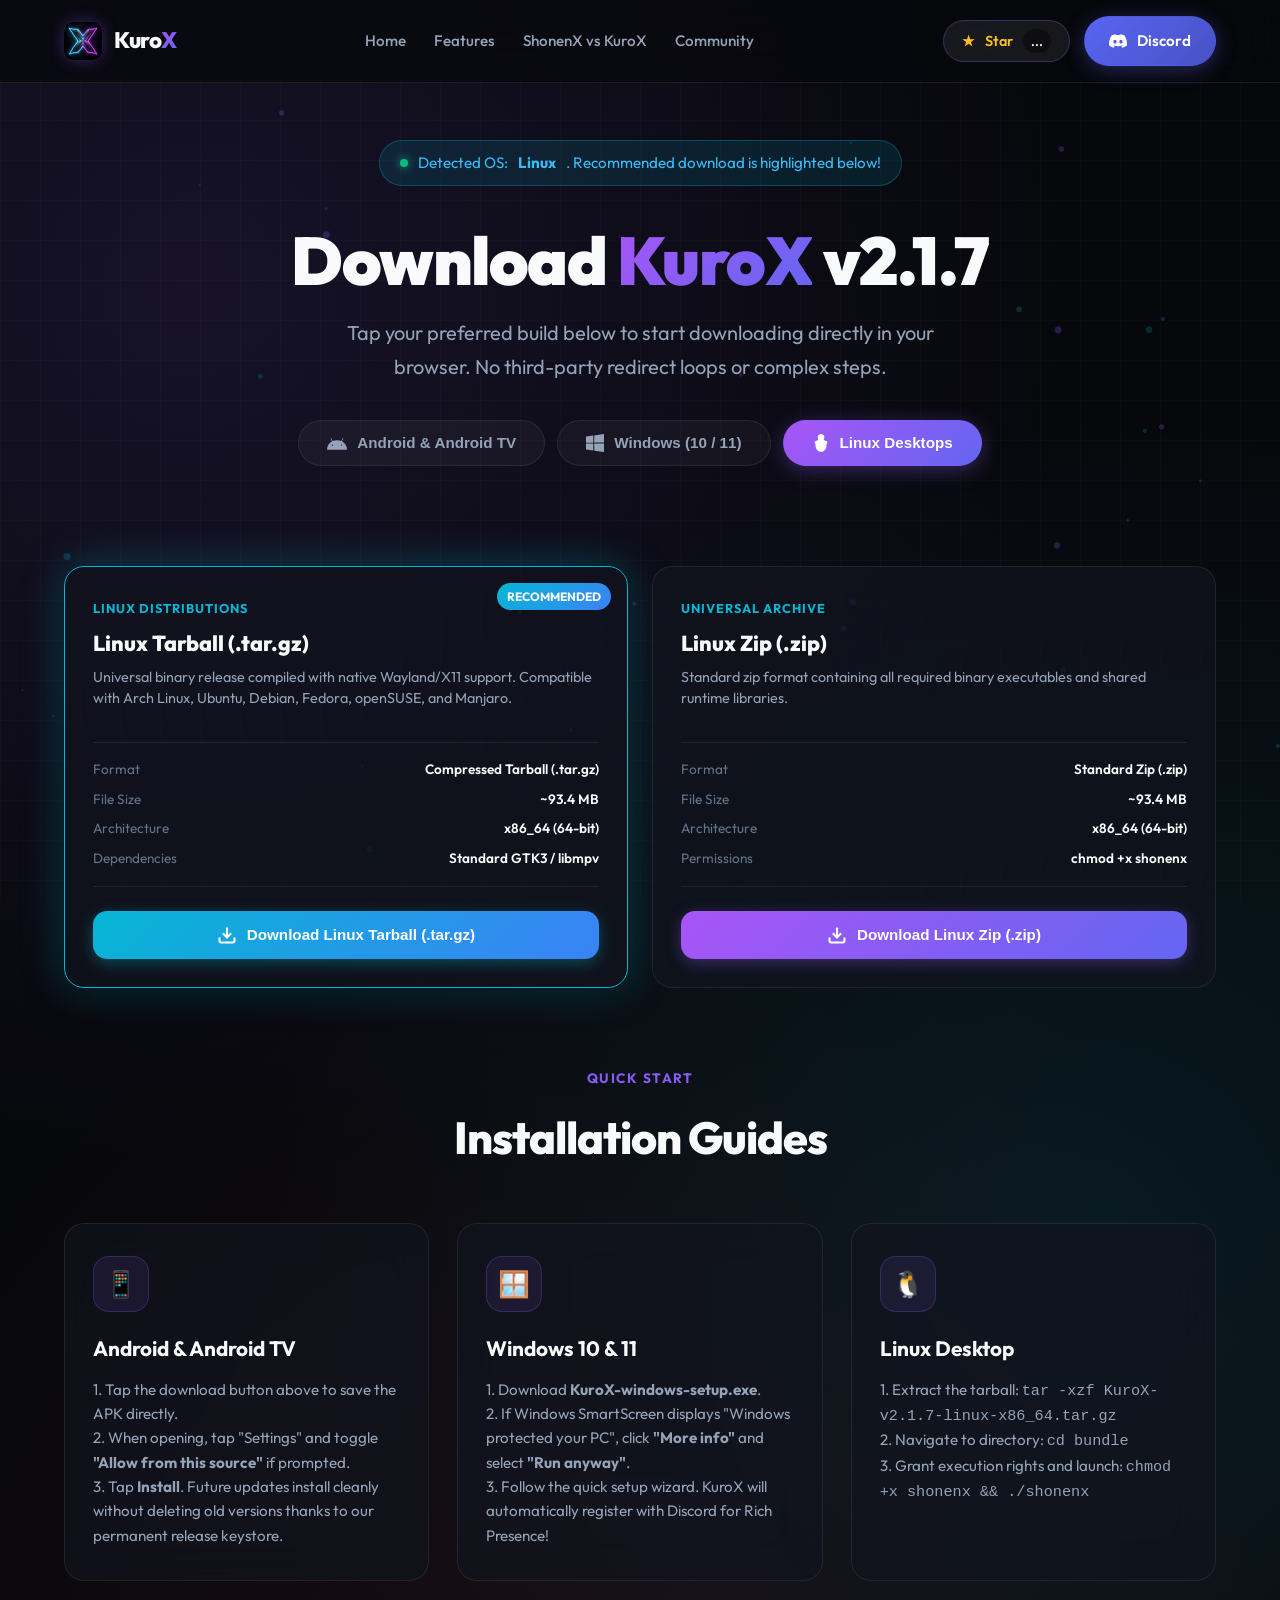
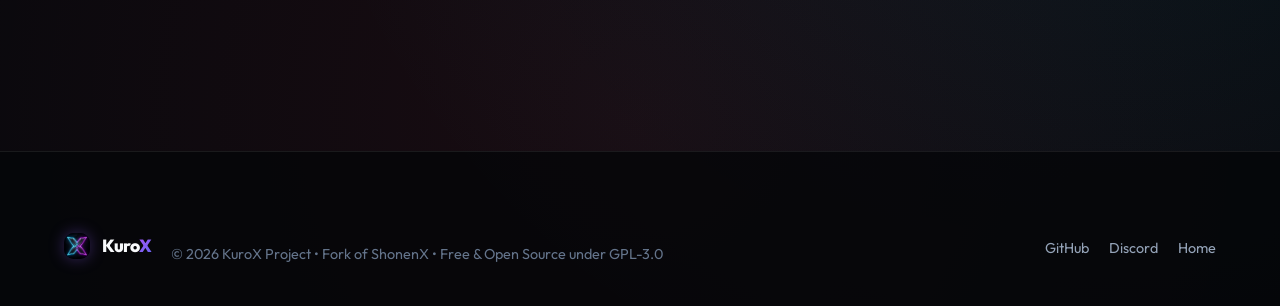
==== commit e1cb19b3: "feat(web): integrate GoatCounter privacy analytics, live download counter, and updated sitemap" ====
--- a/download.html
+++ b/download.html
@@ -26,6 +26,9 @@
 
   <link rel="icon" type="image/png" href="assets/images/app_icon.png">
   <link rel="stylesheet" href="style.css">
+
+  <!-- Privacy-friendly Web Analytics (Zero-cookie, GDPR compliant) -->
+  <script data-goatcounter="https://kurox.goatcounter.com/count" async src="//gc.zgo.at/count.js"></script>
 
   <!-- JSON-LD Structured Data -->
   <script type="application/ld+json">
